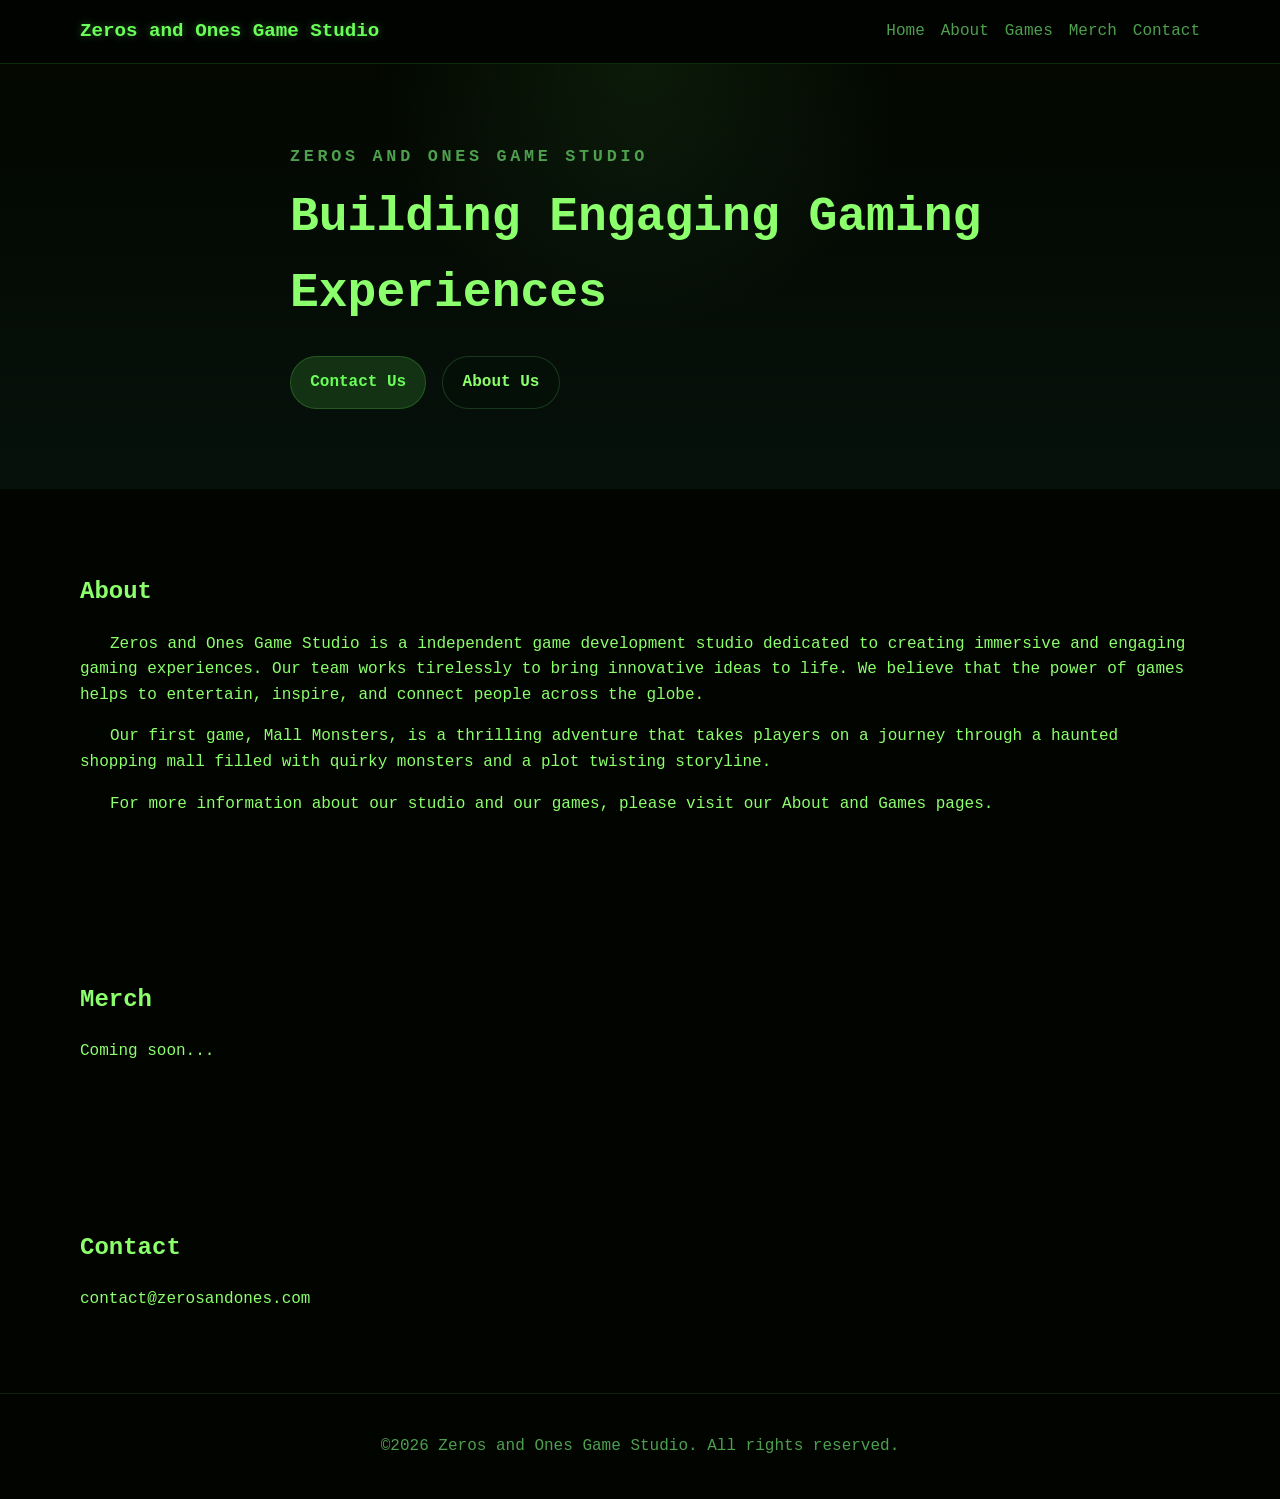
==== index.html @ dfeef8bd "Fix links and remove .html extensions Fixed malformed links (typos like 'index. ' and 'about. '), re" ====
<!DOCTYPE html>
<html lang="en">
  <head>
    <meta charset="UTF-8" />
    <meta name="viewport" content="width=device-width, initial-scale=1.0" />
    <title>Home | Zeros and Ones Game Studio</title>
    <meta
      name="description"
      content="A simple, easy-to-edit website starter template.">
    <link rel="stylesheet" href="style.css" />
    <link rel="icon" href="Images/favicon.ico" type="image/png" />
  </head>
  <body>
    <header class="site-header">
      <div class="container nav-bar">
        <a class="brand" href="#home">Zeros and Ones Game Studio</a>
        <button class="nav-toggle" aria-label="Toggle navigation" aria-expanded="false">
          ☰
        </button>
        <nav class="site-nav" aria-label="Primary navigation">
          <a href="#home">Home</a>
          <a href="about">About</a>
          <a href="games">Games</a>
          <a href="#merch">Merch</a>
          <a href="#contact">Contact</a>
        </nav>
      </div>
    </header>

    <main id="home">
      <section class="hero">
        <div class="container hero-content">
          <p class="eyebrow">Zeros and Ones Game Studio</p>
          <h1>Building Engaging Gaming Experiences</h1>
          <div class="hero-actions">
            <a class="btn btn-primary" href="#contact">Contact Us</a>
            <a class="btn btn-secondary" href="#about">About Us</a>
          </div>
        </div>
      </section>

      <section id="about" class="section">
        <div class="container">
          <h2>About</h2>
          
            <p style="text-indent: 30px;">Zeros and Ones Game Studio is a independent game development studio dedicated to creating immersive and engaging gaming experiences. Our team works tirelessly to bring innovative ideas to life. We believe that the power of games helps to entertain, inspire, and connect people across the globe.</p>
            
              <p style="text-indent: 30px;">Our first game, <a href="Game/mall-monsters">Mall Monsters</a>, is a thrilling adventure that takes players on a journey through a haunted shopping mall filled with quirky monsters and a plot twisting storyline.</p>
              
                <p style="text-indent: 30px;">For more information about our studio and our games, please visit our <a href="about">About</a> and <a href="games">Games</a> pages.</p>
    
          
            
        </div>
      </section>

     
          
      <section id="merch" class="section">
        <div class="container">
          <h2>Merch</h2>
          <p>Coming soon...</p>
          <!-- Add merch items here -->
          
        </div>
      </section>


      <section id="contact" class="section">
        <div class="container">
          <h2>Contact</h2>
          <p>
            <a href="mailto:contact@zerosandones.com">contact@zerosandones.com</a>
          </p>
        </div>
      </section>
    </main>

    <footer class="site-footer">
      <div class="container">
        <p>©<span id="year"></span> Zeros and Ones Game Studio. All rights reserved.</p>
      </div>
    </footer>

    <script src="script.js"></script>
  </body>
</html>
---- style.css ----
:root {
  --bg: #020400;
  --surface: #04100a;
  --text: #8cff6c;
  --muted: #4e9f4e;
  --primary: #69ff58;
  --primary-dark: #3f9f2d;
  --border: #0a2c0a;
  --shadow: 0 10px 30px rgba(0, 0, 0, 0.6);
  --radius: 10px;
}

* {
  box-sizing: border-box;
}

  {
  scroll-behavior: smooth;
}

body {
  margin: 0;
  font-family: "Fira Code", "Source Code Pro", Consolas, Monaco, monospace;
  line-height: 1.6;
  color: var(--text);
  background: var(--bg);
}

a {
  color: inherit;
  text-decoration: none;
}

.container {
  width: min(1120px, calc(100% - 2rem));
  margin: 0 auto;
}

.site-header {
  position: sticky;
  top: 0;
  z-index: 100;
  background: rgba(0, 4, 0, 0.95);
  backdrop-filter: blur(8px);
  border-bottom: 1px solid var(--border);
}

.nav-bar {
  display: flex;
  align-items: center;
  justify-content: space-between;
  padding: 1rem 0;
  position: relative;
}

.brand {
  font-size: 1.2rem;
  font-weight: 700;
  color: var(--primary);
  text-shadow: 0 0 8px rgba(105, 255, 88, 0.4);
}

.site-nav {
  display: flex;
  gap: 1rem;
}

.site-nav a {
  color: var(--muted);
  transition: color 0.2s ease;
}

.site-nav a:hover {
  color: var(--primary);
}

.nav-toggle {
  display: none;
  border: 1px solid rgba(105, 255, 88, 0.25);
  background: rgba(105, 255, 88, 0.15);
  color: var(--primary);
  padding: 0.55rem 0.7rem;
  border-radius: 999px;
  font-size: 1.25rem;
  line-height: 1;
  cursor: pointer;
  box-shadow: 0 0 10px rgba(105, 255, 88, 0.16);
}

.hero {
  padding: 5rem 0;
  background: radial-gradient(circle at top, rgba(109, 255, 114, 0.08), transparent 35%),
    linear-gradient(180deg, #030700 0%, #06110b 100%);
}

.hero-content {
  max-width: 700px;
}

.eyebrow {
  margin: 0 0 0.5rem;
  font-size: 0.9rem;
  font-weight: 700;
  letter-spacing: 0.22em;
  text-transform: uppercase;
  color: var(--primary);
}

.hero h1 {
  font-size: clamp(2rem, 4vw, 3rem);
  margin: 0 0 1rem;
}

.hero p {
  color: var(--muted);
  font-size: 1.05rem;
}

.hero-actions {
  display: flex;
  flex-wrap: wrap;
  gap: 1rem;
  margin-top: 1.5rem;
}

.btn {
  display: inline-block;
  padding: 0.8rem 1.2rem;
  border-radius: 999px;
  font-weight: 600;
  transition: transform 0.2s ease, background 0.2s ease, box-shadow 0.2s ease;
  border: 1px solid rgba(105, 255, 88, 0.2);
}

.btn:hover {
  transform: translateY(-2px);
  box-shadow: 0 0 16px rgba(105, 255, 88, 0.25);
}

.btn-primary {
  background: rgba(105, 255, 88, 0.15);
  color: var(--primary);
}

.btn-primary:hover {
  background: rgba(105, 255, 88, 0.3);
}

.btn-secondary {
  background: rgba(4, 16, 8, 0.9);
  color: var(--text);
  border: 1px solid rgba(74, 148, 74, 0.3);
}

.section {
  padding: 4rem 0;
}

.section-alt {
  background: rgba(4, 16, 8, 0.95);
}

.page-content {
  padding: 2.5rem 0 4rem;
}

.page-content h2 {
  margin: 0 0 1rem;
}

.page-content p {
  margin: 0 0 1rem;
  max-width: 70ch;
}

.image-wrapper {
  margin-top: 1.5rem;
}

.featured-image {
  display: block;
  width: 100%;
  max-width: 480px;
  height: auto;
  border-radius: var(--radius);
  box-shadow: var(--shadow);
}

.card-grid {
  display: grid;
  grid-template-columns: repeat(3, minmax(0, 1fr));
  gap: 1.25rem;
  margin-top: 1.5rem;
}

.card {
  padding: 1.5rem;
  background: rgba(0, 8, 0, 0.95);
  border: 1px solid rgba(74, 148, 74, 0.2);
  border-radius: var(--radius);
  box-shadow: 0 10px 30px rgba(0, 0, 0, 0.45);
}

.site-footer {
  padding: 1.5rem 0;
  border-top: 1px solid rgba(74, 148, 74, 0.2);
  color: var(--muted);
  text-align: center;
}

@media (max-width: 768px) {
  .nav-toggle {
    display: block;
  }

  .site-nav {
    position: absolute;
    top: 100%;
    right: 1rem;
    flex-direction: column;
    padding: 1rem;
    background: var(--surface);
    border: 1px solid var(--border);
    border-radius: var(--radius);
    box-shadow: var(--shadow);
    display: none;
  }

  .site-nav.is-open {
    display: flex;
  }

  .card-grid {
    grid-template-columns: 1fr;
  }
}
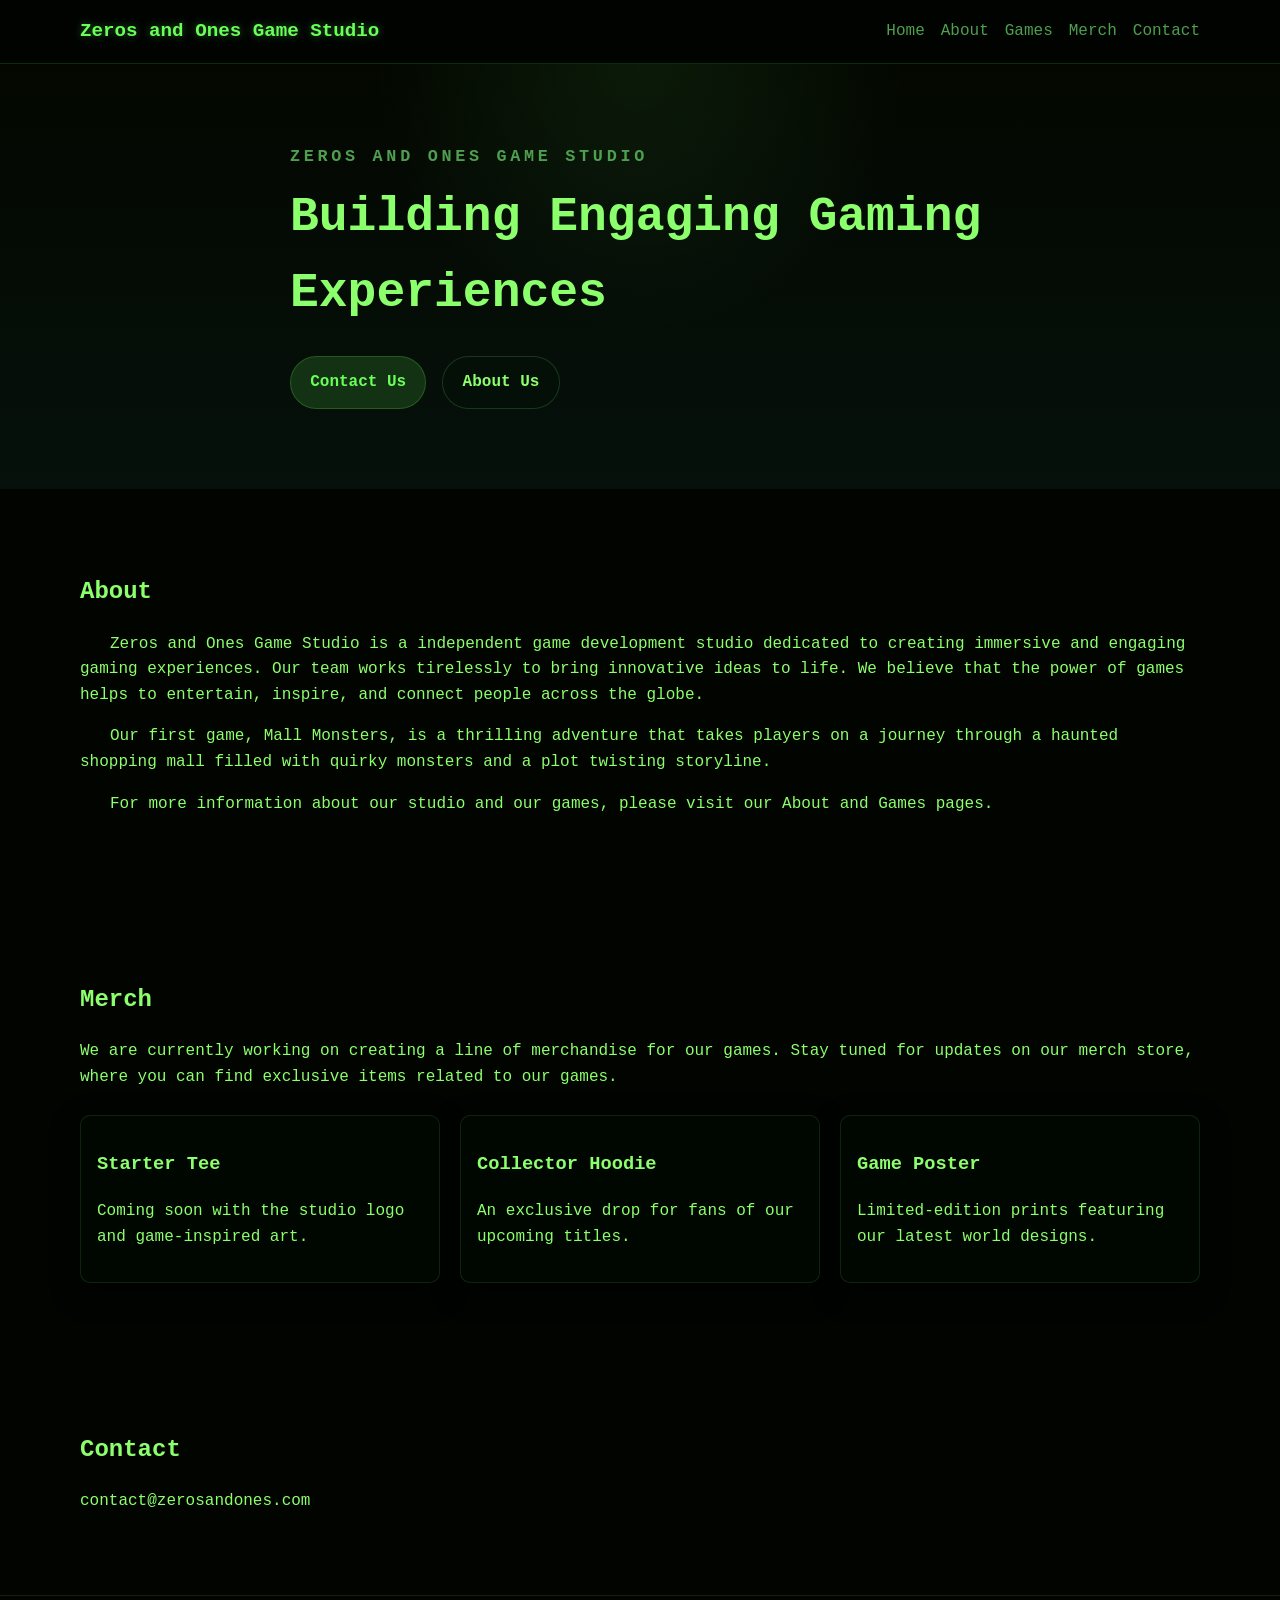
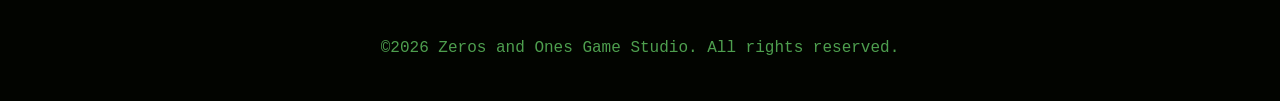
==== commit c60e829f: "Add merch section grid and fix CSS syntax Implement merchandise section with grid layout and product" ====
--- a/index.html
+++ b/index.html
@@ -1,5 +1,5 @@
 <!DOCTYPE html>
-<html lang="en">
+<html lang="sv">
   <head>
     <meta charset="UTF-8" />
     <meta name="viewport" content="width=device-width, initial-scale=1.0" />
@@ -47,7 +47,7 @@
             
               <p style="text-indent: 30px;">Our first game, <a href="Game/mall-monsters">Mall Monsters</a>, is a thrilling adventure that takes players on a journey through a haunted shopping mall filled with quirky monsters and a plot twisting storyline.</p>
               
-                <p style="text-indent: 30px;">For more information about our studio and our games, please visit our <a href="about">About</a> and <a href="games">Games</a> pages.</p>
+                <p style="text-indent: 30px;">For more information about our studio and our games, please visit our <a href="about.html">About</a> and <a href="games.html">Games</a> pages.</p>
     
           
             
@@ -59,9 +59,25 @@
       <section id="merch" class="section">
         <div class="container">
           <h2>Merch</h2>
-          <p>Coming soon...</p>
-          <!-- Add merch items here -->
-          
+          <p>
+            We are currently working on creating a line of merchandise for our games.
+            Stay tuned for updates on our merch store, where you can find exclusive
+            items related to our games.
+          </p>
+          <div class="merch-grid">
+            <div class="merch-item">
+              <h3>Starter Tee</h3>
+              <p>Coming soon with the studio logo and game-inspired art.</p>
+            </div>
+            <div class="merch-item">
+              <h3>Collector Hoodie</h3>
+              <p>An exclusive drop for fans of our upcoming titles.</p>
+            </div>
+            <div class="merch-item">
+              <h3>Game Poster</h3>
+              <p>Limited-edition prints featuring our latest world designs.</p>
+            </div>
+          </div>
         </div>
       </section>
 
--- a/style.css
+++ b/style.css
@@ -14,7 +14,7 @@
   box-sizing: border-box;
 }
 
-  {
+html {
   scroll-behavior: smooth;
 }
 
@@ -199,6 +199,29 @@
   border: 1px solid rgba(74, 148, 74, 0.2);
   border-radius: var(--radius);
   box-shadow: 0 10px 30px rgba(0, 0, 0, 0.45);
+}
+
+.merch-grid {
+  display: grid;
+  grid-template-columns: repeat(auto-fit, minmax(220px, 1fr));
+  gap: 1.25rem;
+  margin-top: 1.5rem;
+}
+
+.merch-item {
+  padding: 1rem;
+  background: rgba(0, 8, 0, 0.95);
+  border: 1px solid rgba(74, 148, 74, 0.2);
+  border-radius: var(--radius);
+  box-shadow: 0 10px 30px rgba(0, 0, 0, 0.45);
+}
+
+.merch-item img {
+  display: block;
+  width: 100%;
+  height: auto;
+  border-radius: calc(var(--radius) - 2px);
+  margin-bottom: 0.75rem;
 }
 
 .site-footer {
@@ -233,4 +256,4 @@
   .card-grid {
     grid-template-columns: 1fr;
   }
-}
+}
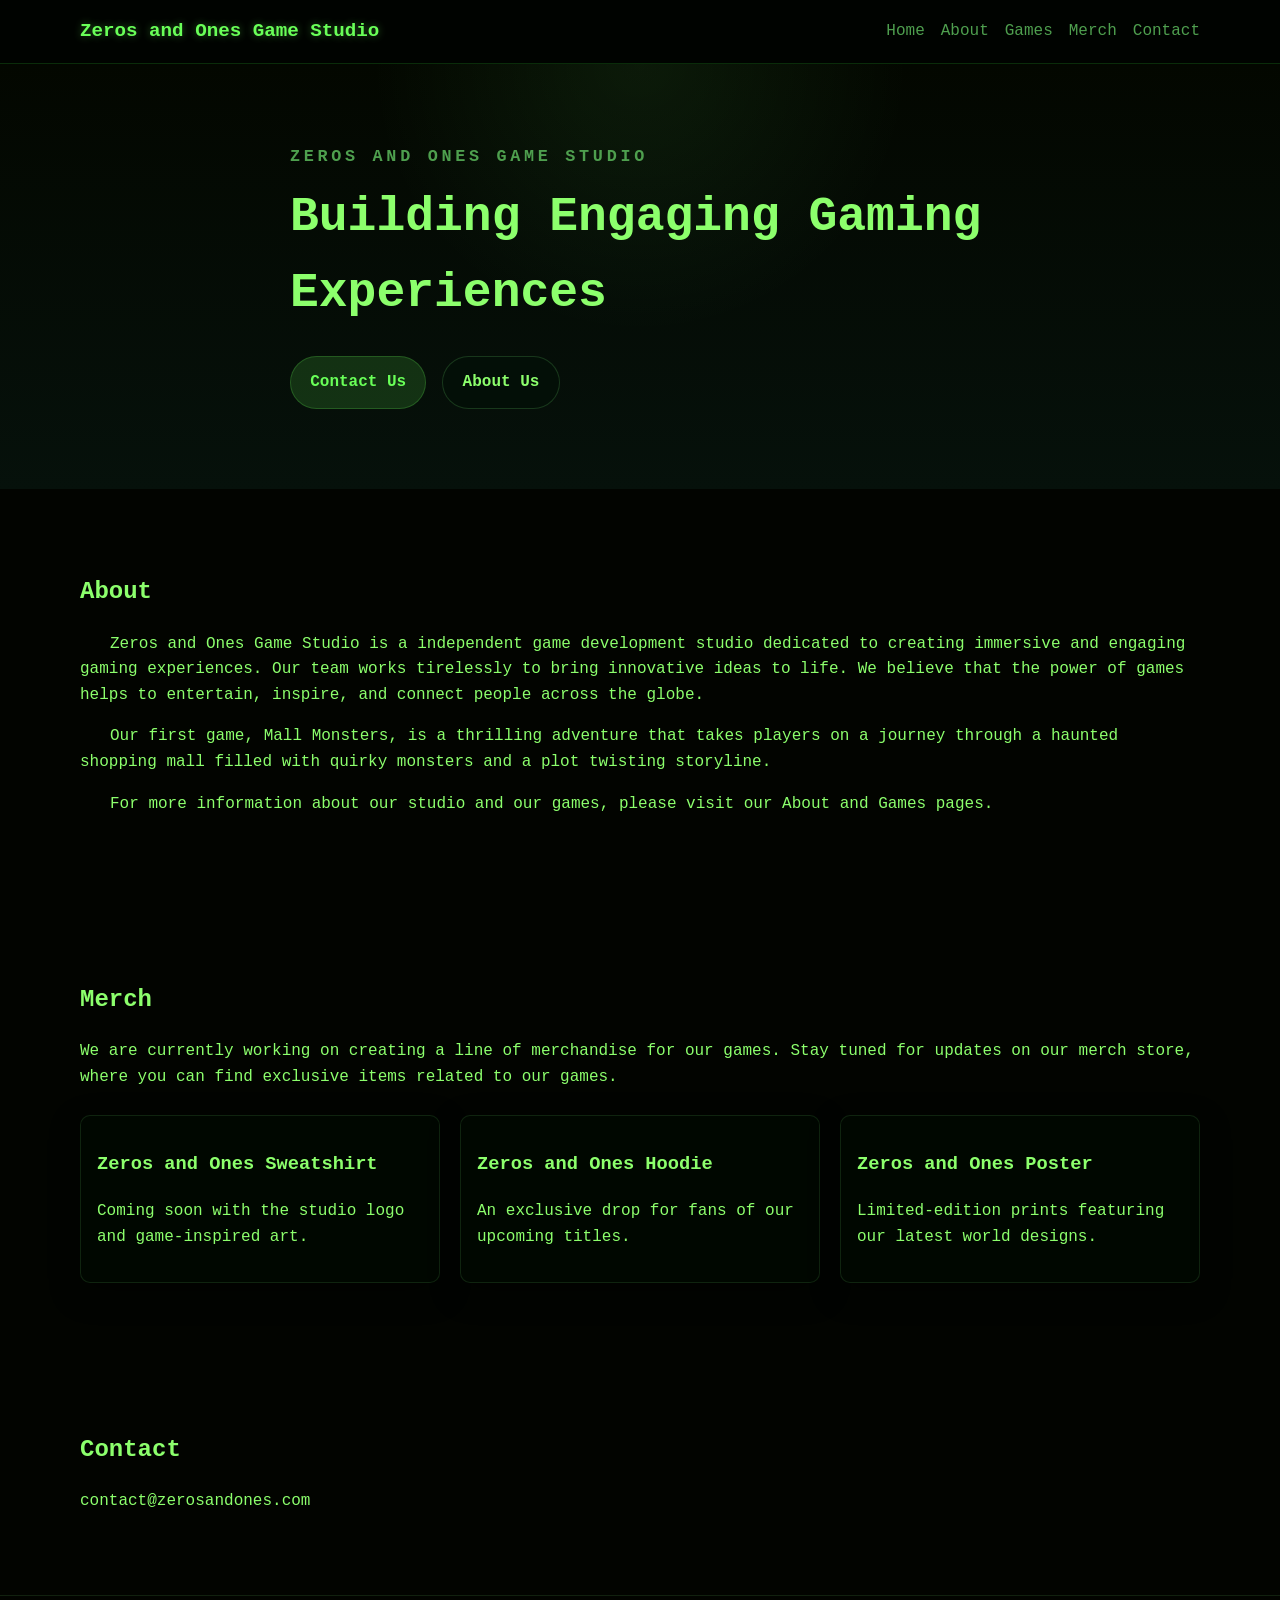
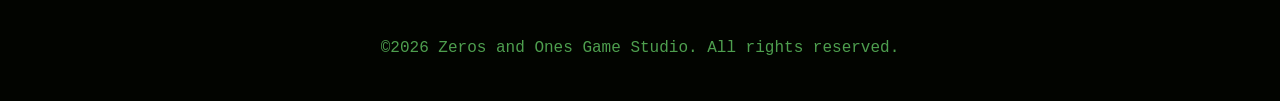
==== commit 342d4272: "Update index.html" ====
--- a/index.html
+++ b/index.html
@@ -66,15 +66,15 @@
           </p>
           <div class="merch-grid">
             <div class="merch-item">
-              <h3>Starter Tee</h3>
+              <h3>Zeros and Ones Sweatshirt</h3>
               <p>Coming soon with the studio logo and game-inspired art.</p>
             </div>
             <div class="merch-item">
-              <h3>Collector Hoodie</h3>
+              <h3>Zeros and Ones Hoodie</h3>
               <p>An exclusive drop for fans of our upcoming titles.</p>
             </div>
             <div class="merch-item">
-              <h3>Game Poster</h3>
+              <h3>Zeros and Ones Poster</h3>
               <p>Limited-edition prints featuring our latest world designs.</p>
             </div>
           </div>
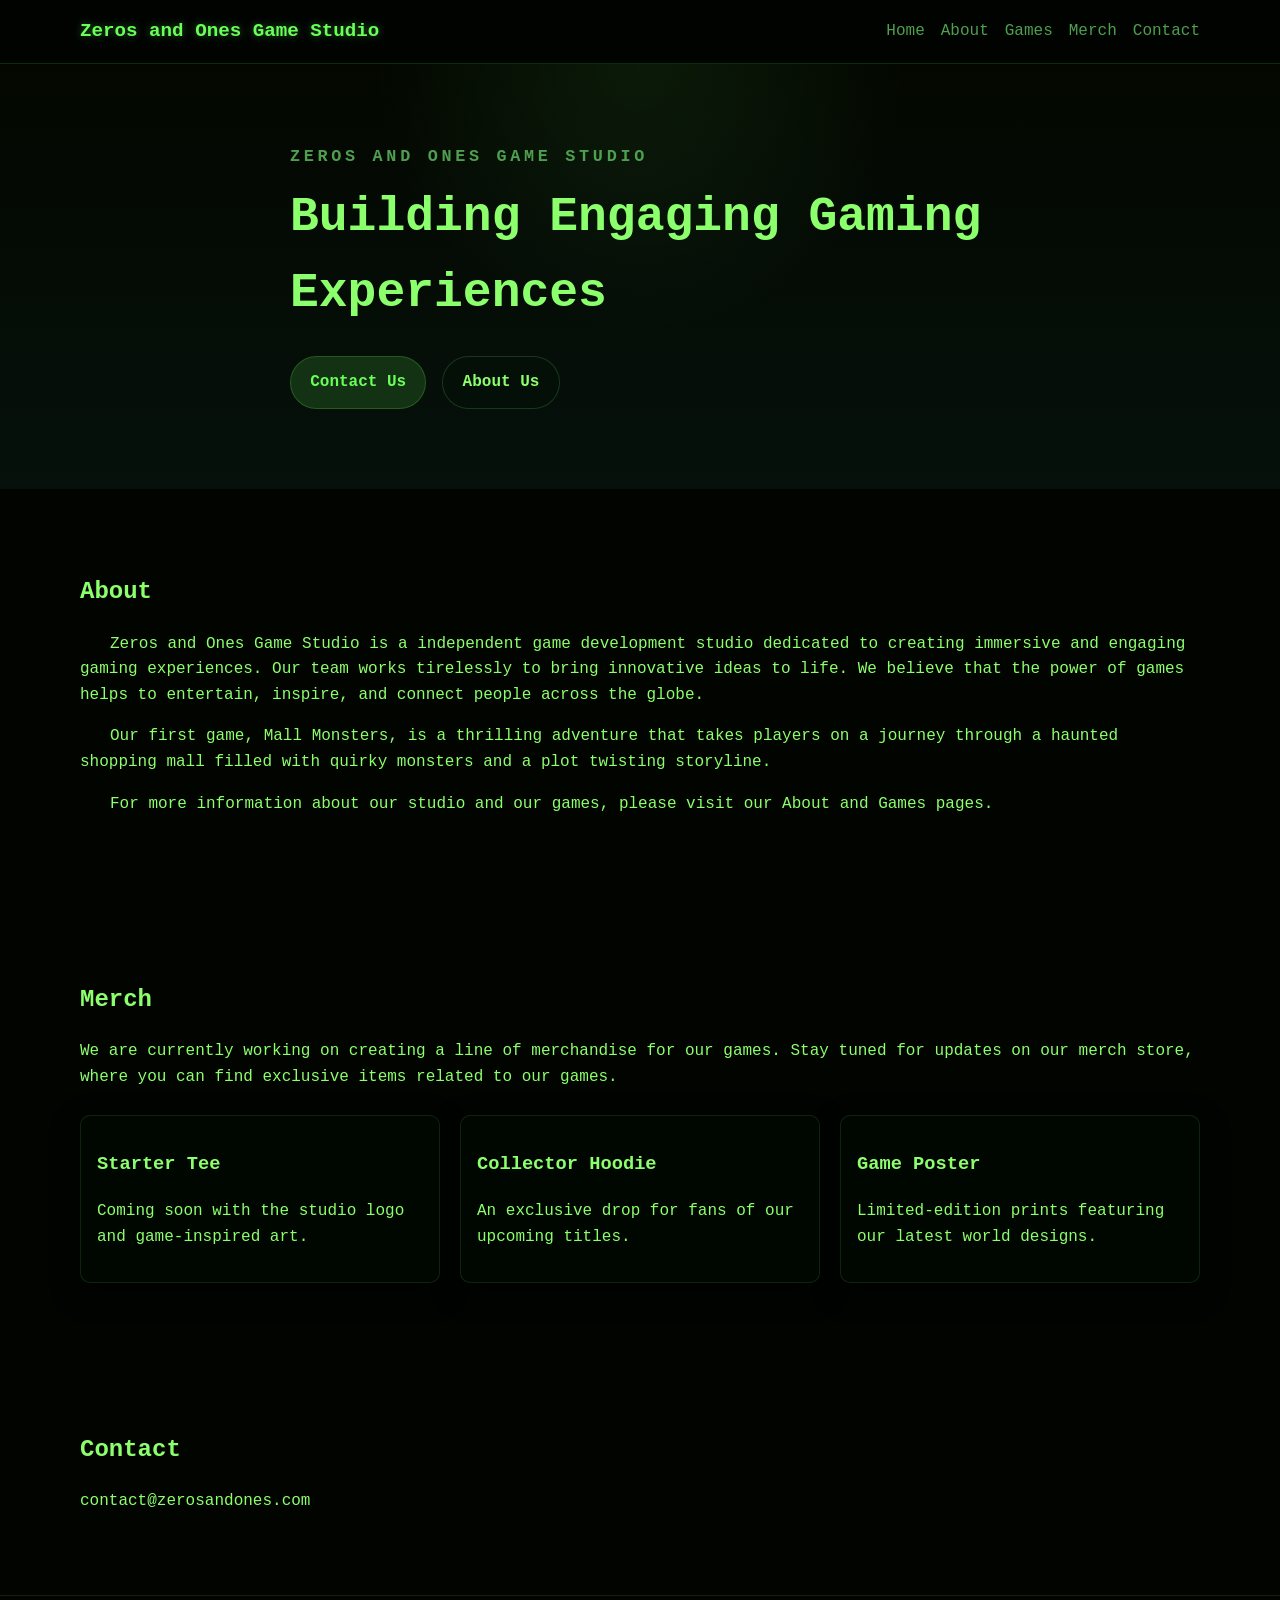
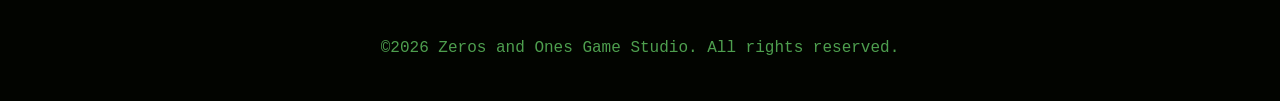
==== commit 35851a21: "Revert "Update index.html" This reverts commit 342d42723c4a8c4b3a9d659e98c8d64759559c8b." ====
--- a/index.html
+++ b/index.html
@@ -66,15 +66,15 @@
           </p>
           <div class="merch-grid">
             <div class="merch-item">
-              <h3>Zeros and Ones Sweatshirt</h3>
+              <h3>Starter Tee</h3>
               <p>Coming soon with the studio logo and game-inspired art.</p>
             </div>
             <div class="merch-item">
-              <h3>Zeros and Ones Hoodie</h3>
+              <h3>Collector Hoodie</h3>
               <p>An exclusive drop for fans of our upcoming titles.</p>
             </div>
             <div class="merch-item">
-              <h3>Zeros and Ones Poster</h3>
+              <h3>Game Poster</h3>
               <p>Limited-edition prints featuring our latest world designs.</p>
             </div>
           </div>
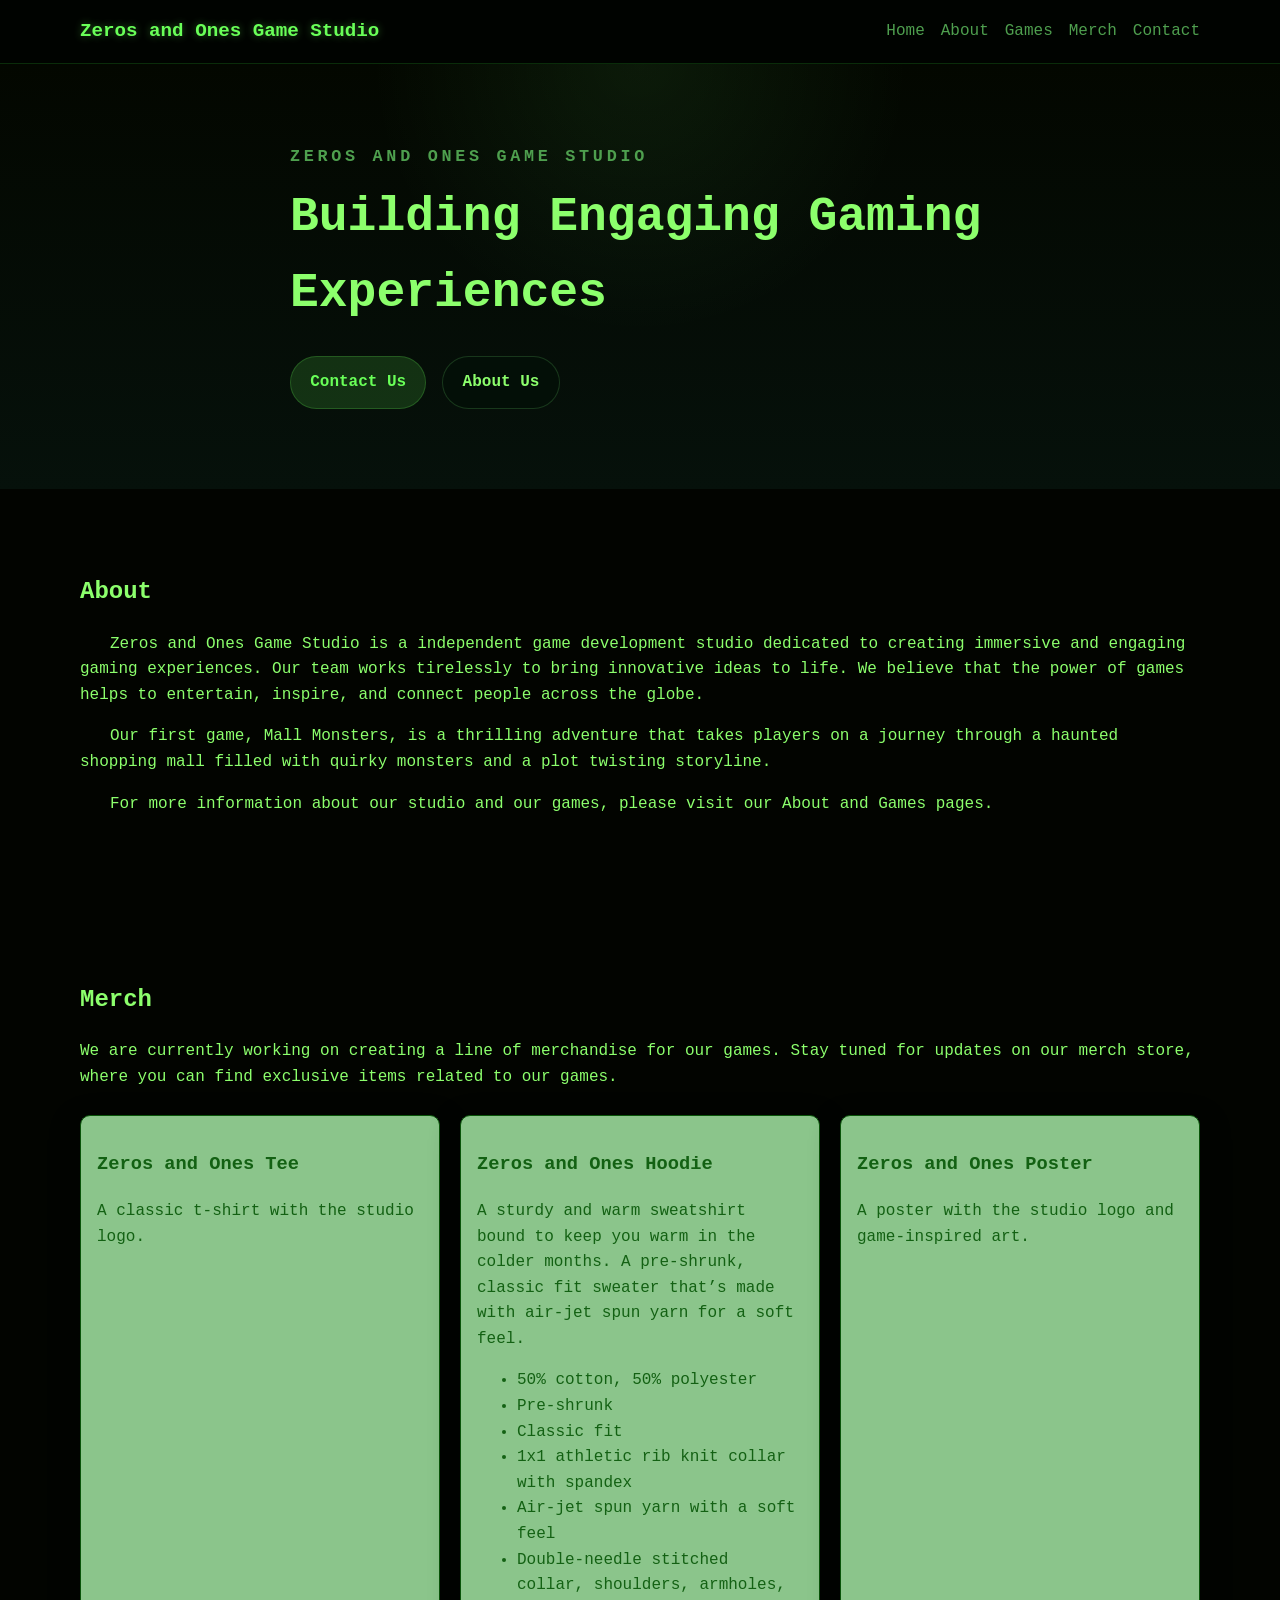
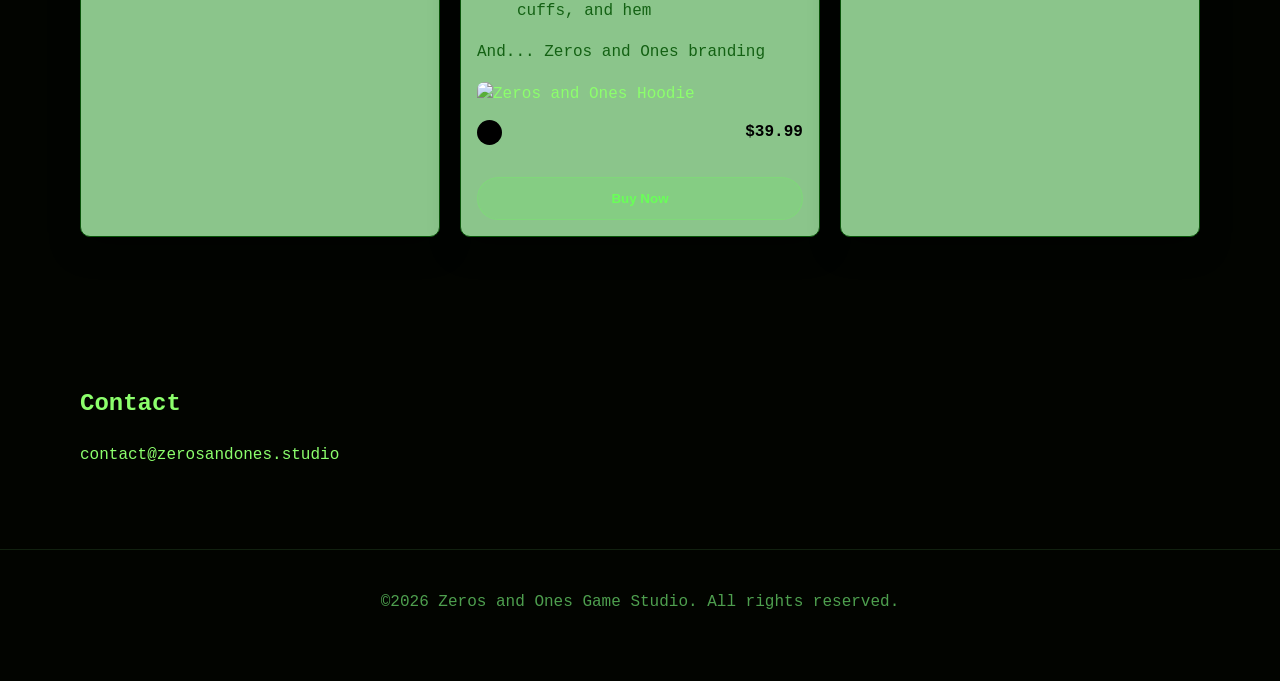
==== commit 5f7b3cbc: "Add hoodie product and update merchandise section Add detailed Zeros and Ones Hoodie product informa" ====
--- a/index.html
+++ b/index.html
@@ -1,5 +1,5 @@
 <!DOCTYPE html>
-<html lang="sv">
+<html lang="en">
   <head>
     <meta charset="UTF-8" />
     <meta name="viewport" content="width=device-width, initial-scale=1.0" />
@@ -66,16 +66,33 @@
           </p>
           <div class="merch-grid">
             <div class="merch-item">
-              <h3>Starter Tee</h3>
-              <p>Coming soon with the studio logo and game-inspired art.</p>
+              <h3 class="merch-item-text">Zeros and Ones Tee</h3>
+              <p class="merch-item-text">A classic t-shirt with the studio logo.</p>
             </div>
             <div class="merch-item">
-              <h3>Collector Hoodie</h3>
-              <p>An exclusive drop for fans of our upcoming titles.</p>
+              <h3 class="merch-item-text">Zeros and Ones Hoodie</h3>
+              <p class="merch-item-text">A sturdy and warm sweatshirt bound to keep you warm in the 
+                colder months. A pre-shrunk, classic fit sweater that’s made with air-jet spun yarn for a soft feel.
+                <ul class="merch-item-text">
+                  <li>50% cotton, 50% polyester</li>
+                  <li>Pre-shrunk</li>
+                  <li>Classic fit</li>
+                  <li>1x1 athletic rib knit collar with spandex</li>
+                  <li>Air-jet spun yarn with a soft feel</li>
+                  <li>Double-needle stitched collar, shoulders, armholes, cuffs, and hem</li>
+                </ul>
+                <p class="merch-item-text">And... Zeros and Ones branding</p>
+                <img src="Images/merch/Hoodie.png" alt="Zeros and Ones Hoodie" class="merch-item-image" />
+                <div class="row">
+                  <div class="circle" style="background: black"></div>
+                  <p>‎ ‎ ‎ ‎ ‎ ‎ ‎ ‎ ‎ ‎ ‎ ‎ ‎ ‎ ‎ ‎ ‎ ‎ ‎ ‎ ‎ ‎ ‎ </p>
+                  <b style=" color: #000">$39.99</b>
+                </div>
+                <button style="width: 100%;" class="btn btn-primary" onclick="window.location.href='https://zeros-and-ones-game-studio.printful.me/product/zeros-and-ones-sweatshirt'">Buy Now</button>
             </div>
             <div class="merch-item">
-              <h3>Game Poster</h3>
-              <p>Limited-edition prints featuring our latest world designs.</p>
+              <h3 class="merch-item-text">Zeros and Ones Poster</h3>
+              <p class="merch-item-text">A poster with the studio logo and game-inspired art.</p>
             </div>
           </div>
         </div>
@@ -86,7 +103,7 @@
         <div class="container">
           <h2>Contact</h2>
           <p>
-            <a href="mailto:contact@zerosandones.com">contact@zerosandones.com</a>
+            <a href="mailto:contact@zerosandones.studio">contact@zerosandones.studio</a>
           </p>
         </div>
       </section>
--- a/style.css
+++ b/style.css
@@ -210,10 +210,14 @@
 
 .merch-item {
   padding: 1rem;
-  background: rgba(0, 8, 0, 0.95);
-  border: 1px solid rgba(74, 148, 74, 0.2);
+  background: rgba(147, 208, 147, 0.95);
+  border: 1px solid rgb(9, 84, 9);
   border-radius: var(--radius);
   box-shadow: 0 10px 30px rgba(0, 0, 0, 0.45);
+}
+
+.merch-item-text {
+  color: #136113;
 }
 
 .merch-item img {
@@ -229,6 +233,18 @@
   border-top: 1px solid rgba(74, 148, 74, 0.2);
   color: var(--muted);
   text-align: center;
+}
+
+.row {
+  display: flex;
+  gap: 1rem;
+}
+
+.circle {
+  width: 25px;
+  height: 25px;
+  border-radius: 50%;
+  background: var(--primary);
 }
 
 @media (max-width: 768px) {
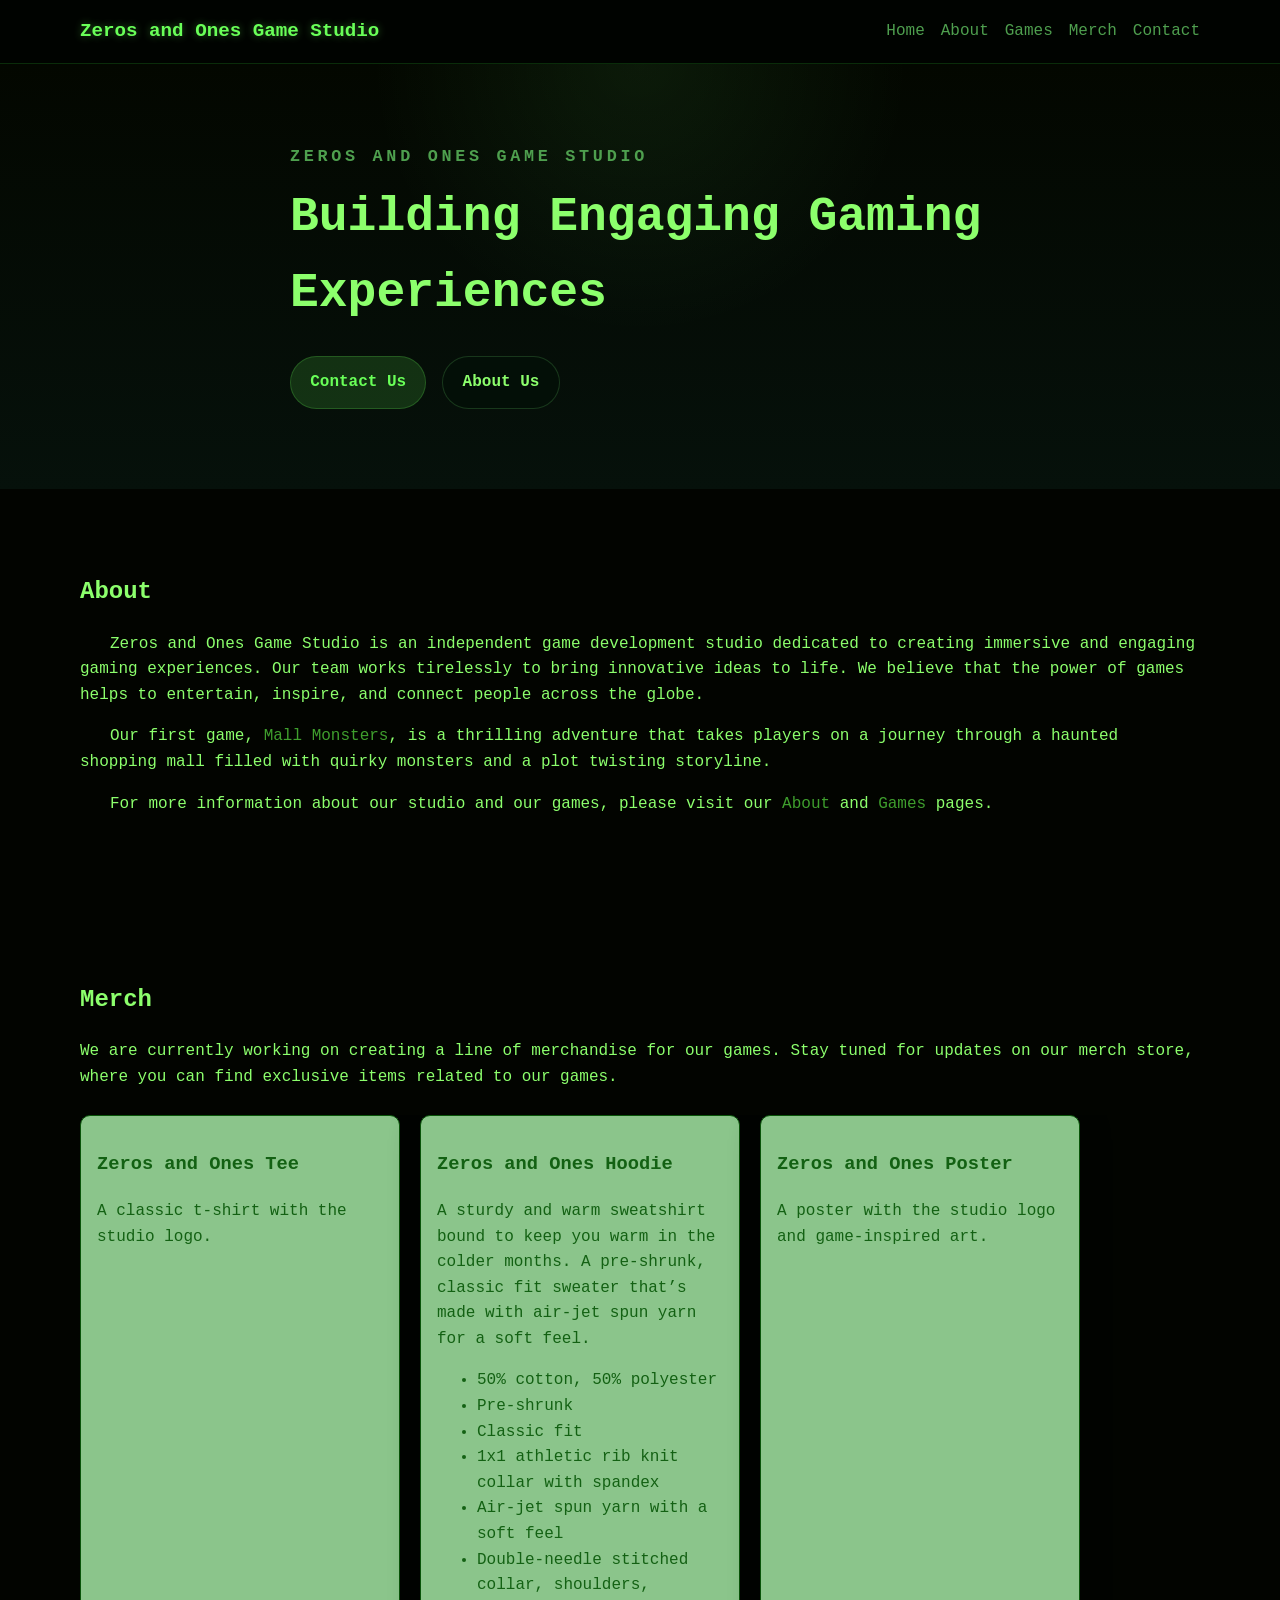
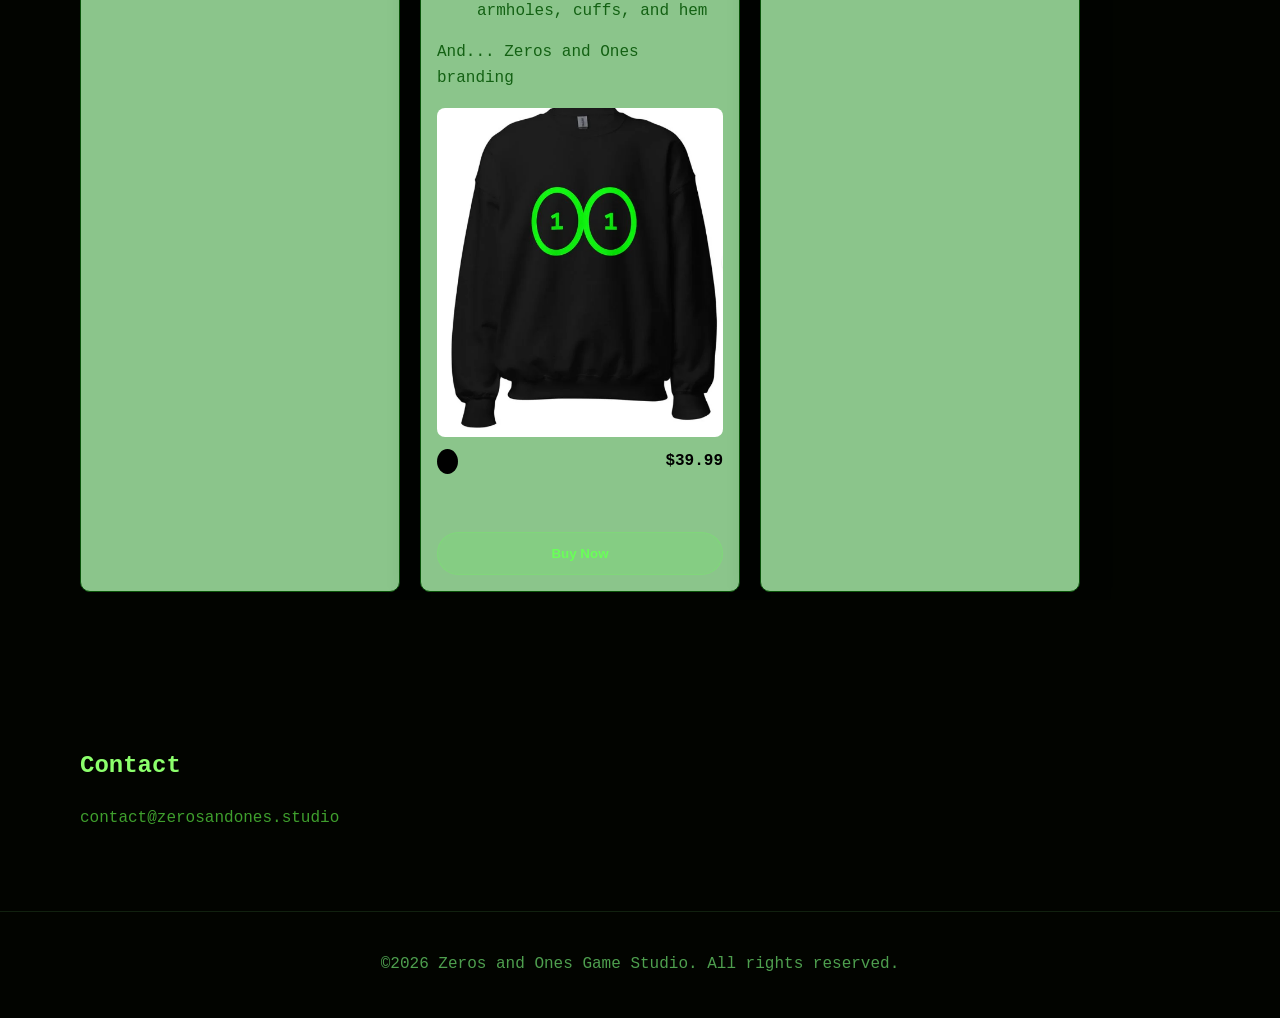
==== commit 7ac9b806: "Fix typo and update merch layout/styles Fixes a typo in the About text ('a independent' → 'an indepe" ====
--- a/index.html
+++ b/index.html
@@ -43,7 +43,7 @@
         <div class="container">
           <h2>About</h2>
           
-            <p style="text-indent: 30px;">Zeros and Ones Game Studio is a independent game development studio dedicated to creating immersive and engaging gaming experiences. Our team works tirelessly to bring innovative ideas to life. We believe that the power of games helps to entertain, inspire, and connect people across the globe.</p>
+            <p style="text-indent: 30px;">Zeros and Ones Game Studio is an independent game development studio dedicated to creating immersive and engaging gaming experiences. Our team works tirelessly to bring innovative ideas to life. We believe that the power of games helps to entertain, inspire, and connect people across the globe.</p>
             
               <p style="text-indent: 30px;">Our first game, <a href="Game/mall-monsters">Mall Monsters</a>, is a thrilling adventure that takes players on a journey through a haunted shopping mall filled with quirky monsters and a plot twisting storyline.</p>
               
@@ -82,7 +82,7 @@
                   <li>Double-needle stitched collar, shoulders, armholes, cuffs, and hem</li>
                 </ul>
                 <p class="merch-item-text">And... Zeros and Ones branding</p>
-                <img src="Images/merch/Hoodie.png" alt="Zeros and Ones Hoodie" class="merch-item-image" />
+                <img src="Images/Merch/Hoodie.png" alt="Zeros and Ones Hoodie" class="merch-item-image" />
                 <div class="row">
                   <div class="circle" style="background: black"></div>
                   <p>‎ ‎ ‎ ‎ ‎ ‎ ‎ ‎ ‎ ‎ ‎ ‎ ‎ ‎ ‎ ‎ ‎ ‎ ‎ ‎ ‎ ‎ ‎ </p>
--- a/style.css
+++ b/style.css
@@ -27,7 +27,7 @@
 }
 
 a {
-  color: inherit;
+  color: var(--primary-dark);
   text-decoration: none;
 }
 
@@ -202,18 +202,22 @@
 }
 
 .merch-grid {
-  display: grid;
-  grid-template-columns: repeat(auto-fit, minmax(220px, 1fr));
+  display: flex;
   gap: 1.25rem;
   margin-top: 1.5rem;
+  overflow-x: auto;
+  padding-bottom: 0.5rem;
+  scroll-snap-type: x proximity;
 }
 
 .merch-item {
+  flex: 0 0 min(80vh, 320px);
   padding: 1rem;
   background: rgba(147, 208, 147, 0.95);
   border: 1px solid rgb(9, 84, 9);
   border-radius: var(--radius);
   box-shadow: 0 10px 30px rgba(0, 0, 0, 0.45);
+  scroll-snap-align: start;
 }
 
 .merch-item-text {
